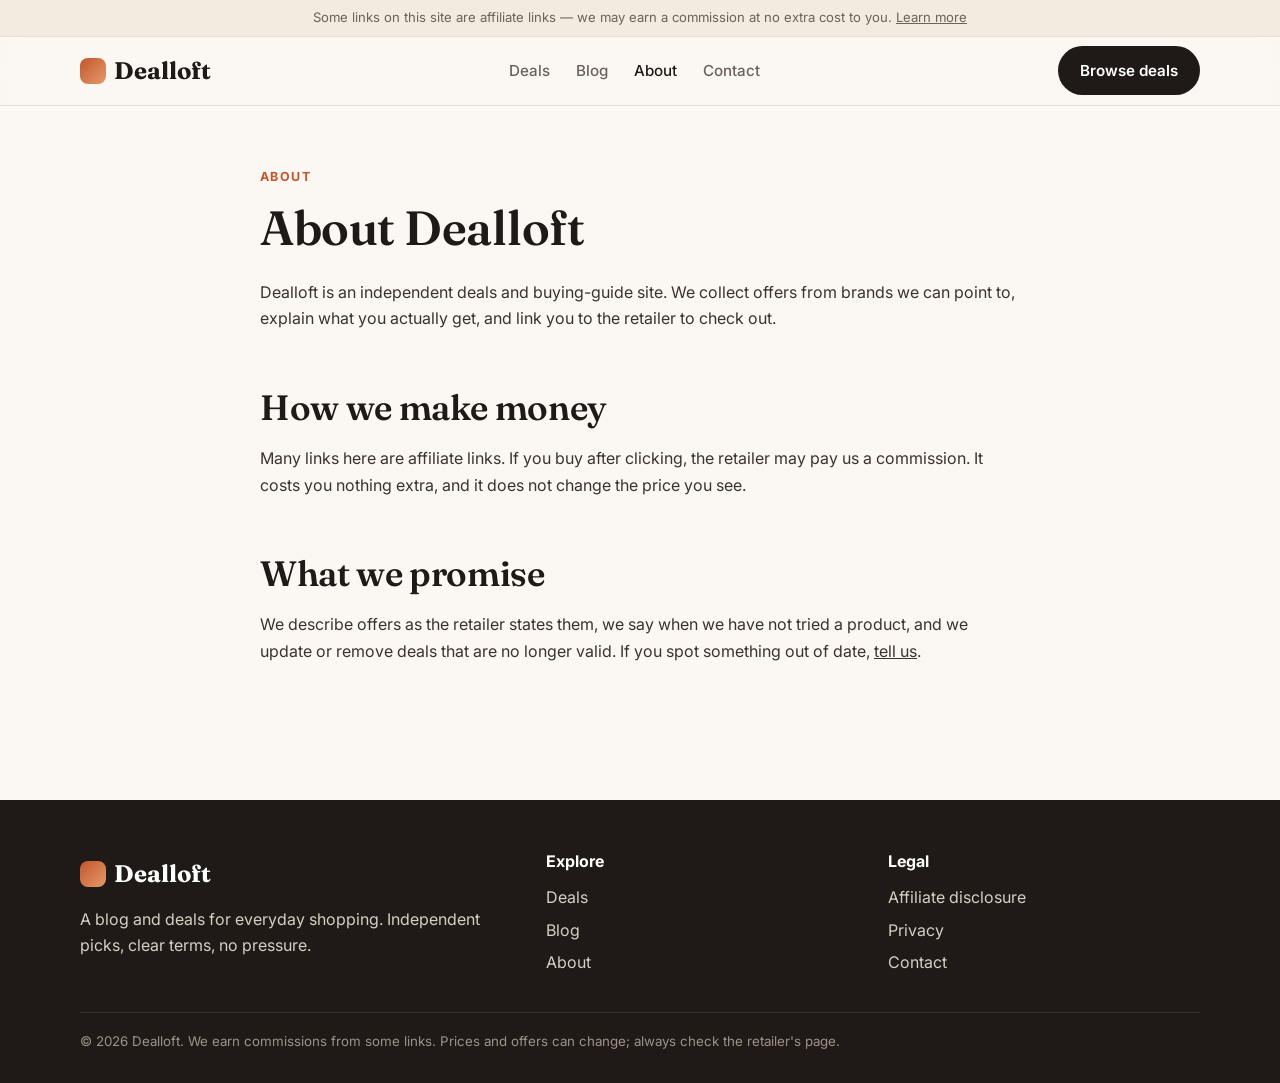
==== about.html @ 714df92a "Initial commit: Dealloft site" ====
<!doctype html><html lang="en"><head><meta charset="utf-8"><meta name="viewport" content="width=device-width,initial-scale=1">
<title>About — Dealloft</title><meta name="description" content="Dealloft — Shop smarter. Pay less.">
<link rel="preconnect" href="https://fonts.googleapis.com"><link rel="preconnect" href="https://fonts.gstatic.com" crossorigin>
<link href="https://fonts.googleapis.com/css2?family=Fraunces:wght@600;700&family=Inter:wght@400;500;600;700&display=swap" rel="stylesheet">
<link rel="stylesheet" href="style.css"></head><body>
<div class="disc">Some links on this site are affiliate links — we may earn a commission at no extra cost to you. <a href="disclosure.html">Learn more</a></div>
<header class="top"><div class="wrap"><a class="logo" href="index.html"><i></i>Dealloft</a>
<nav><a href="deals.html" class="">Deals</a><a href="blog.html" class="">Blog</a><a href="about.html" class="on">About</a><a href="contact.html" class="">Contact</a></nav>
<a class="btn" href="deals.html">Browse deals</a></div></header><main><div class="wrap page"><span class="eyebrow">About</span><h1>About Dealloft</h1>
<p>Dealloft is an independent deals and buying-guide site. We collect offers from brands we can point to, explain what you actually get, and link you to the retailer to check out.</p>
<h2>How we make money</h2><p>Many links here are affiliate links. If you buy after clicking, the retailer may pay us a commission. It costs you nothing extra, and it does not change the price you see.</p>
<h2>What we promise</h2><p>We describe offers as the retailer states them, we say when we have not tried a product, and we update or remove deals that are no longer valid. If you spot something out of date, <a href="contact.html">tell us</a>.</p></div></main><footer><div class="wrap"><div class="cols"><div><a class="logo" style="color:#fff" href="index.html"><i></i>Dealloft</a><p style="max-width:28em;margin-top:12px">A blog and deals for everyday shopping. Independent picks, clear terms, no pressure.</p></div>
<div><h4>Explore</h4><a href="deals.html">Deals</a><a href="blog.html">Blog</a><a href="about.html">About</a></div>
<div><h4>Legal</h4><a href="disclosure.html">Affiliate disclosure</a><a href="privacy.html">Privacy</a><a href="contact.html">Contact</a></div></div>
<small>© 2026 Dealloft. We earn commissions from some links. Prices and offers can change; always check the retailer's page.</small></div></footer>
<script src="data.js"></script><script src="app.js"></script></body></html>
---- style.css ----
:root{--bg:#FBF7F2;--card:#fff;--ink:#1F1A17;--mute:#6B625A;--line:#E8DFD3;--acc:#C4552D;--acc2:#2F4A3A;--soft:#F3EBDF;--r:18px}
*{box-sizing:border-box}html{scroll-behavior:smooth}
body{margin:0;background:var(--bg);color:var(--ink);font:16px/1.65 'Inter',system-ui,-apple-system,Segoe UI,Roboto,sans-serif;-webkit-font-smoothing:antialiased}
h1,h2,h3{font-family:'Fraunces',Georgia,serif;line-height:1.12;letter-spacing:-.01em;margin:0 0 .5em;font-weight:600}
h1{font-size:clamp(2.3rem,5.4vw,4rem)}h2{font-size:clamp(1.6rem,3vw,2.2rem)}h3{font-size:1.2rem}
a{color:inherit}img{max-width:100%}
.wrap{max-width:1160px;margin:0 auto;padding:0 20px}
.top{position:sticky;top:0;z-index:20;background:rgba(251,247,242,.9);backdrop-filter:blur(10px);border-bottom:1px solid var(--line)}
.top .wrap{display:flex;align-items:center;justify-content:space-between;height:68px}
.logo{font-family:'Fraunces',serif;font-weight:700;font-size:1.5rem;text-decoration:none;display:flex;align-items:center;gap:8px}
.logo i{width:26px;height:26px;border-radius:8px;background:linear-gradient(135deg,var(--acc),#E39B6B);display:inline-block}
nav{display:flex;gap:26px}nav a{text-decoration:none;font-weight:500;font-size:.95rem;color:var(--mute)}nav a:hover,nav a.on{color:var(--ink)}
.btn{display:inline-block;background:var(--ink);color:#fff;padding:12px 22px;border-radius:999px;text-decoration:none;font-weight:600;font-size:.95rem;border:0;cursor:pointer}
.btn:hover{background:var(--acc)}.btn.ghost{background:transparent;color:var(--ink);border:1.5px solid var(--ink)}.btn.ghost:hover{background:var(--ink);color:#fff}
.hero{padding:72px 0 56px}
.hero .wrap{display:grid;grid-template-columns:1.15fr .85fr;gap:48px;align-items:center}
.eyebrow{display:inline-block;font-size:.78rem;font-weight:700;letter-spacing:.12em;text-transform:uppercase;color:var(--acc);margin-bottom:14px}
.hero p.lead{font-size:1.2rem;color:var(--mute);max-width:34em;margin:18px 0 28px}
.hero .cta{display:flex;gap:12px;flex-wrap:wrap}
.stack{position:relative;height:380px}
.stack div{position:absolute;border-radius:24px;box-shadow:0 18px 40px -18px rgba(60,40,20,.35)}
.stack .a{inset:0 60px 70px 0;background:linear-gradient(140deg,#E8B79A,#C4552D)}
.stack .b{inset:90px 0 0 90px;background:linear-gradient(140deg,#3d5c49,#2F4A3A)}
.stack .c{left:30px;bottom:40px;width:190px;background:#fff;padding:16px 18px;border-radius:18px}
.stack .c b{display:block;font-family:'Fraunces',serif;font-size:1.6rem}.stack .c small{color:var(--mute)}
section{padding:48px 0}.head{display:flex;justify-content:space-between;align-items:end;gap:20px;margin-bottom:26px}
.head a{font-weight:600;color:var(--acc);text-decoration:none}
.cats{display:grid;grid-template-columns:repeat(auto-fill,minmax(170px,1fr));gap:14px}
.cat{background:var(--card);border:1px solid var(--line);border-radius:var(--r);padding:20px;text-decoration:none;transition:.2s}
.cat:hover{transform:translateY(-3px);box-shadow:0 12px 26px -16px rgba(60,40,20,.4)}
.cat span{display:block;width:38px;height:38px;border-radius:12px;margin-bottom:14px}
.cat b{font-weight:600;font-size:.98rem}
.grid{display:grid;grid-template-columns:repeat(auto-fill,minmax(260px,1fr));gap:20px}
.card{background:var(--card);border:1px solid var(--line);border-radius:var(--r);overflow:hidden;display:flex;flex-direction:column;position:relative}
.card .thumb{height:120px;display:flex;align-items:flex-end;padding:14px}
.card .thumb em{font-style:normal;background:rgba(255,255,255,.92);border-radius:999px;padding:4px 12px;font-size:.78rem;font-weight:700}
.card .body{padding:18px 20px 22px;display:flex;flex-direction:column;gap:8px;flex:1}
.card h3{margin:0}.card p{margin:0;color:var(--mute);font-size:.93rem}
.code{display:flex;gap:8px;align-items:center;margin-top:auto;padding-top:10px}
.code code{flex:1;border:1.5px dashed var(--acc);border-radius:10px;padding:9px 12px;font-weight:700;letter-spacing:.06em;text-align:center;background:var(--soft)}
.code button,.code a{border:0;border-radius:10px;padding:10px 16px;background:var(--ink);color:#fff;font-weight:600;cursor:pointer;text-decoration:none;font-size:.9rem}
.code button:hover,.code a:hover{background:var(--acc)}
.tag{position:absolute;top:12px;right:12px;background:#fff;color:var(--acc);border-radius:999px;padding:3px 10px;font-size:.72rem;font-weight:700}
.filters{display:flex;gap:8px;flex-wrap:wrap;margin-bottom:24px}
.filters button{border:1.5px solid var(--line);background:var(--card);border-radius:999px;padding:8px 16px;font-weight:600;cursor:pointer;font-size:.9rem}
.filters button.on{background:var(--ink);color:#fff;border-color:var(--ink)}
.band{background:var(--acc2);color:#F4EEE4;border-radius:28px;padding:44px;display:grid;grid-template-columns:1fr 1fr;gap:30px}
.band h2{color:#fff}.band p{margin:0;opacity:.9}
.empty{padding:40px;text-align:center;color:var(--mute);border:1.5px dashed var(--line);border-radius:var(--r)}
.page{padding:56px 0;max-width:760px}.page h1{font-size:clamp(2rem,4vw,3rem)}.page h2{margin-top:1.6em}.page p,.page li{color:#3b332c}
footer{margin-top:64px;background:var(--ink);color:#d8cfc3;padding:48px 0 30px}
footer .cols{display:grid;grid-template-columns:1.4fr 1fr 1fr;gap:30px}footer h4{color:#fff;margin:0 0 10px}
footer a{display:block;text-decoration:none;color:#d8cfc3;margin:6px 0}footer a:hover{color:#fff}
footer small{display:block;margin-top:30px;color:#9d9387;border-top:1px solid #3a322c;padding-top:18px}
.disc{background:var(--soft);border-bottom:1px solid var(--line);font-size:.82rem;text-align:center;padding:7px 12px;color:var(--mute)}

.feat{display:grid;grid-template-columns:1.2fr 1fr;gap:0;background:var(--card);border:1px solid var(--line);border-radius:24px;overflow:hidden;text-decoration:none;margin-bottom:22px}
.feat .thumb{min-height:300px;display:flex;align-items:flex-end;padding:20px}
.feat .thumb em{font-style:normal;background:rgba(255,255,255,.92);border-radius:999px;padding:5px 14px;font-size:.8rem;font-weight:700}
.feat .body{padding:34px;display:flex;flex-direction:column;justify-content:center;gap:12px}
.feat h2{margin:0}.feat p{color:var(--mute);margin:0}.meta{font-size:.82rem;color:var(--mute)}
.post{padding:48px 0;max-width:720px}.post h1{font-size:clamp(2rem,4.5vw,3.2rem)}.post h2{margin-top:1.6em}
.post p,.post li{font-size:1.06rem;color:#2d2621}.post a{color:var(--acc)}.post .hd{height:240px;border-radius:22px;margin:24px 0 8px}
.notice{background:var(--soft);border-radius:14px;padding:12px 16px;font-size:.88rem;color:var(--mute);margin:18px 0}
@media(max-width:820px){.feat{grid-template-columns:1fr}.feat .thumb{min-height:160px}}
@media(max-width:820px){.hero .wrap,.band,footer .cols{grid-template-columns:1fr}.stack{height:300px}nav{display:none}.hero{padding-top:40px}}
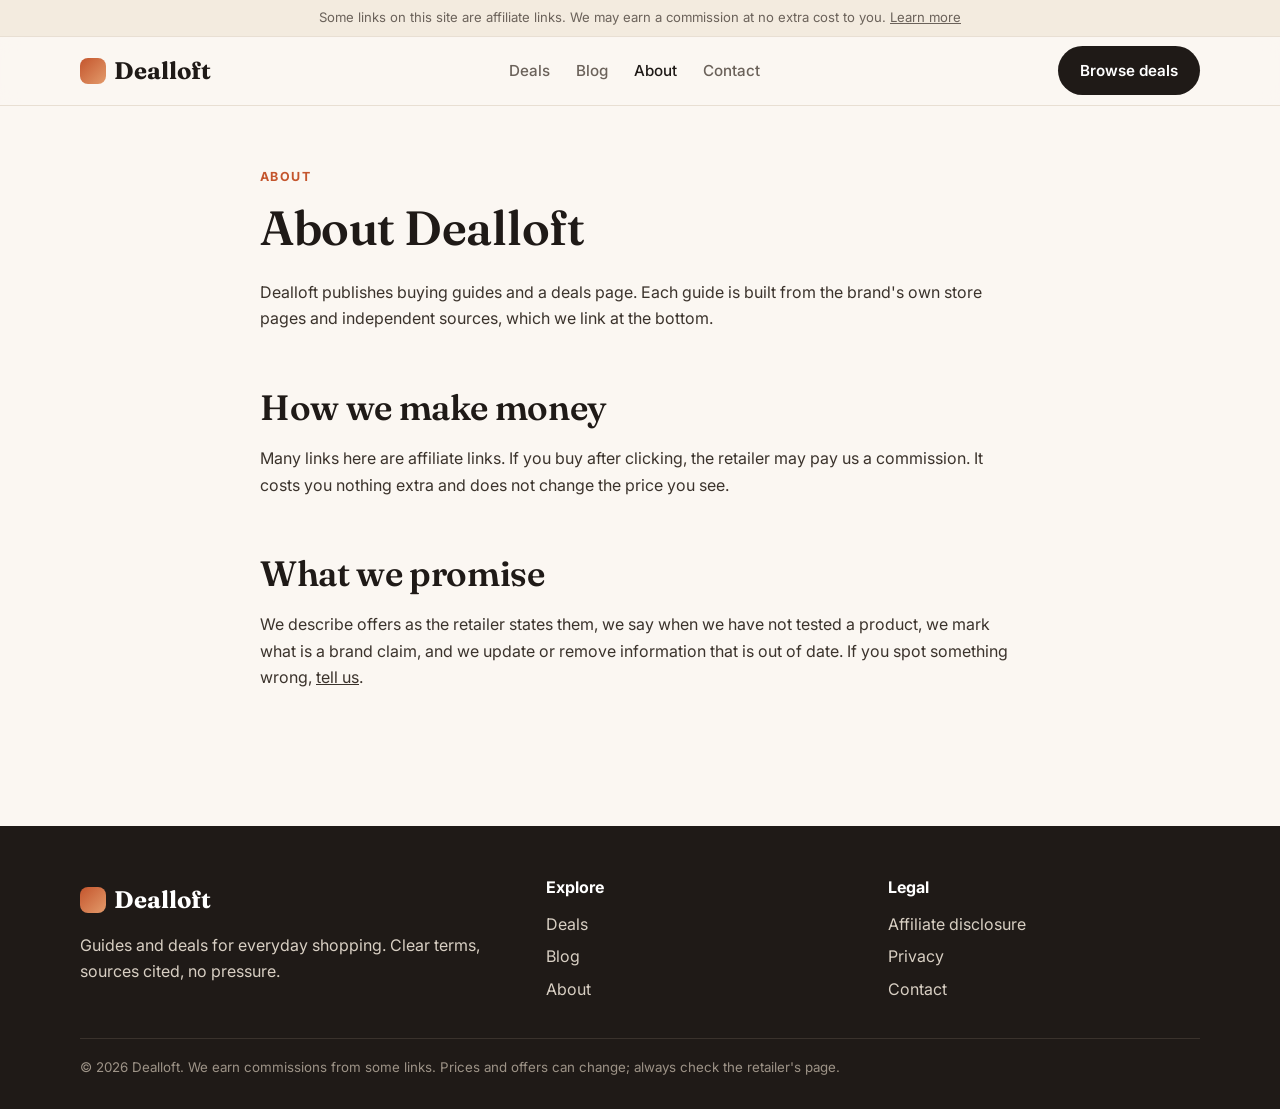
==== commit feb23967: "Merge dealloft-v4: add build system, content and posts" ====
--- a/about.html
+++ b/about.html
@@ -1,16 +1,16 @@
 <!doctype html><html lang="en"><head><meta charset="utf-8"><meta name="viewport" content="width=device-width,initial-scale=1">
-<title>About — Dealloft</title><meta name="description" content="Dealloft — Shop smarter. Pay less.">
+<title>About: Dealloft</title><meta name="description" content="About Dealloft and how we make money.">
 <link rel="preconnect" href="https://fonts.googleapis.com"><link rel="preconnect" href="https://fonts.gstatic.com" crossorigin>
 <link href="https://fonts.googleapis.com/css2?family=Fraunces:wght@600;700&family=Inter:wght@400;500;600;700&display=swap" rel="stylesheet">
 <link rel="stylesheet" href="style.css"></head><body>
-<div class="disc">Some links on this site are affiliate links — we may earn a commission at no extra cost to you. <a href="disclosure.html">Learn more</a></div>
+<div class="disc">Some links on this site are affiliate links. We may earn a commission at no extra cost to you. <a href="disclosure.html">Learn more</a></div>
 <header class="top"><div class="wrap"><a class="logo" href="index.html"><i></i>Dealloft</a>
 <nav><a href="deals.html" class="">Deals</a><a href="blog.html" class="">Blog</a><a href="about.html" class="on">About</a><a href="contact.html" class="">Contact</a></nav>
 <a class="btn" href="deals.html">Browse deals</a></div></header><main><div class="wrap page"><span class="eyebrow">About</span><h1>About Dealloft</h1>
-<p>Dealloft is an independent deals and buying-guide site. We collect offers from brands we can point to, explain what you actually get, and link you to the retailer to check out.</p>
-<h2>How we make money</h2><p>Many links here are affiliate links. If you buy after clicking, the retailer may pay us a commission. It costs you nothing extra, and it does not change the price you see.</p>
-<h2>What we promise</h2><p>We describe offers as the retailer states them, we say when we have not tried a product, and we update or remove deals that are no longer valid. If you spot something out of date, <a href="contact.html">tell us</a>.</p></div></main><footer><div class="wrap"><div class="cols"><div><a class="logo" style="color:#fff" href="index.html"><i></i>Dealloft</a><p style="max-width:28em;margin-top:12px">A blog and deals for everyday shopping. Independent picks, clear terms, no pressure.</p></div>
+<p>Dealloft publishes buying guides and a deals page. Each guide is built from the brand's own store pages and independent sources, which we link at the bottom.</p>
+<h2>How we make money</h2><p>Many links here are affiliate links. If you buy after clicking, the retailer may pay us a commission. It costs you nothing extra and does not change the price you see.</p>
+<h2>What we promise</h2><p>We describe offers as the retailer states them, we say when we have not tested a product, we mark what is a brand claim, and we update or remove information that is out of date. If you spot something wrong, <a href="contact.html">tell us</a>.</p></div></main><footer><div class="wrap"><div class="cols"><div><a class="logo" style="color:#fff" href="index.html"><i></i>Dealloft</a><p style="max-width:28em;margin-top:12px">Guides and deals for everyday shopping. Clear terms, sources cited, no pressure.</p></div>
 <div><h4>Explore</h4><a href="deals.html">Deals</a><a href="blog.html">Blog</a><a href="about.html">About</a></div>
 <div><h4>Legal</h4><a href="disclosure.html">Affiliate disclosure</a><a href="privacy.html">Privacy</a><a href="contact.html">Contact</a></div></div>
-<small>© 2026 Dealloft. We earn commissions from some links. Prices and offers can change; always check the retailer's page.</small></div></footer>
-<script src="data.js"></script><script src="app.js"></script></body></html>+<small>&copy; 2026 Dealloft. We earn commissions from some links. Prices and offers can change; always check the retailer's page.</small></div></footer>
+<script src="data.js"></script><script src="app.js"></script>
--- a/style.css
+++ b/style.css
@@ -65,3 +65,26 @@
 .notice{background:var(--soft);border-radius:14px;padding:12px 16px;font-size:.88rem;color:var(--mute);margin:18px 0}
 @media(max-width:820px){.feat{grid-template-columns:1fr}.feat .thumb{min-height:160px}}
 @media(max-width:820px){.hero .wrap,.band,footer .cols{grid-template-columns:1fr}.stack{height:300px}nav{display:none}.hero{padding-top:40px}}
+
+/* ---- posts / SEO / AEO blocks ---- */
+.article{max-width:760px;margin:0 auto;padding:44px 20px 20px}
+.article h1{font-size:clamp(2rem,4.4vw,3rem);margin:10px 0 14px}
+.article h2{margin-top:1.8em;font-size:clamp(1.4rem,2.6vw,1.8rem)}
+.article h3{margin-top:1.4em;font-family:'Fraunces',Georgia,serif}
+.article p,.article li{font-size:1.06rem;color:#2d2621}
+.article a{color:var(--acc)}
+.crumbs{font-size:.85rem;color:var(--mute);margin-bottom:6px}.crumbs a{color:var(--mute)}
+.byline{font-size:.88rem;color:var(--mute);display:flex;gap:10px;flex-wrap:wrap;align-items:center}
+.disclose{background:var(--soft);border-radius:14px;padding:12px 16px;font-size:.9rem;color:#4a4038;margin:18px 0}
+.answer{background:#fff;border:1px solid var(--line);border-left:5px solid var(--acc);border-radius:14px;padding:18px 20px;margin:22px 0}
+.answer b.lbl{display:block;font-size:.76rem;letter-spacing:.12em;text-transform:uppercase;color:var(--acc);margin-bottom:6px}
+.answer p{margin:0}
+.tbl{overflow-x:auto;margin:18px 0}
+.tbl table{border-collapse:collapse;width:100%;font-size:.93rem;background:#fff;border:1px solid var(--line);border-radius:12px;overflow:hidden}
+.tbl th,.tbl td{padding:10px 12px;border-bottom:1px solid var(--line);text-align:left;vertical-align:top}
+.tbl th{background:var(--soft);font-weight:600}
+.method{font-size:.88rem;color:var(--mute);border-top:1px solid var(--line);margin-top:34px;padding-top:14px}
+.cta-box{background:var(--acc2);color:#f4eee4;border-radius:20px;padding:24px 26px;margin:30px 0;display:flex;gap:16px;align-items:center;justify-content:space-between;flex-wrap:wrap}
+.cta-box p{margin:0;color:#f4eee4}.cta-box .btn{background:#fff;color:var(--ink)}.cta-box .btn:hover{background:var(--acc);color:#fff}
+.go{min-height:60vh;display:grid;place-items:center;text-align:center;padding:40px 20px}
+.go .box{max-width:460px}
